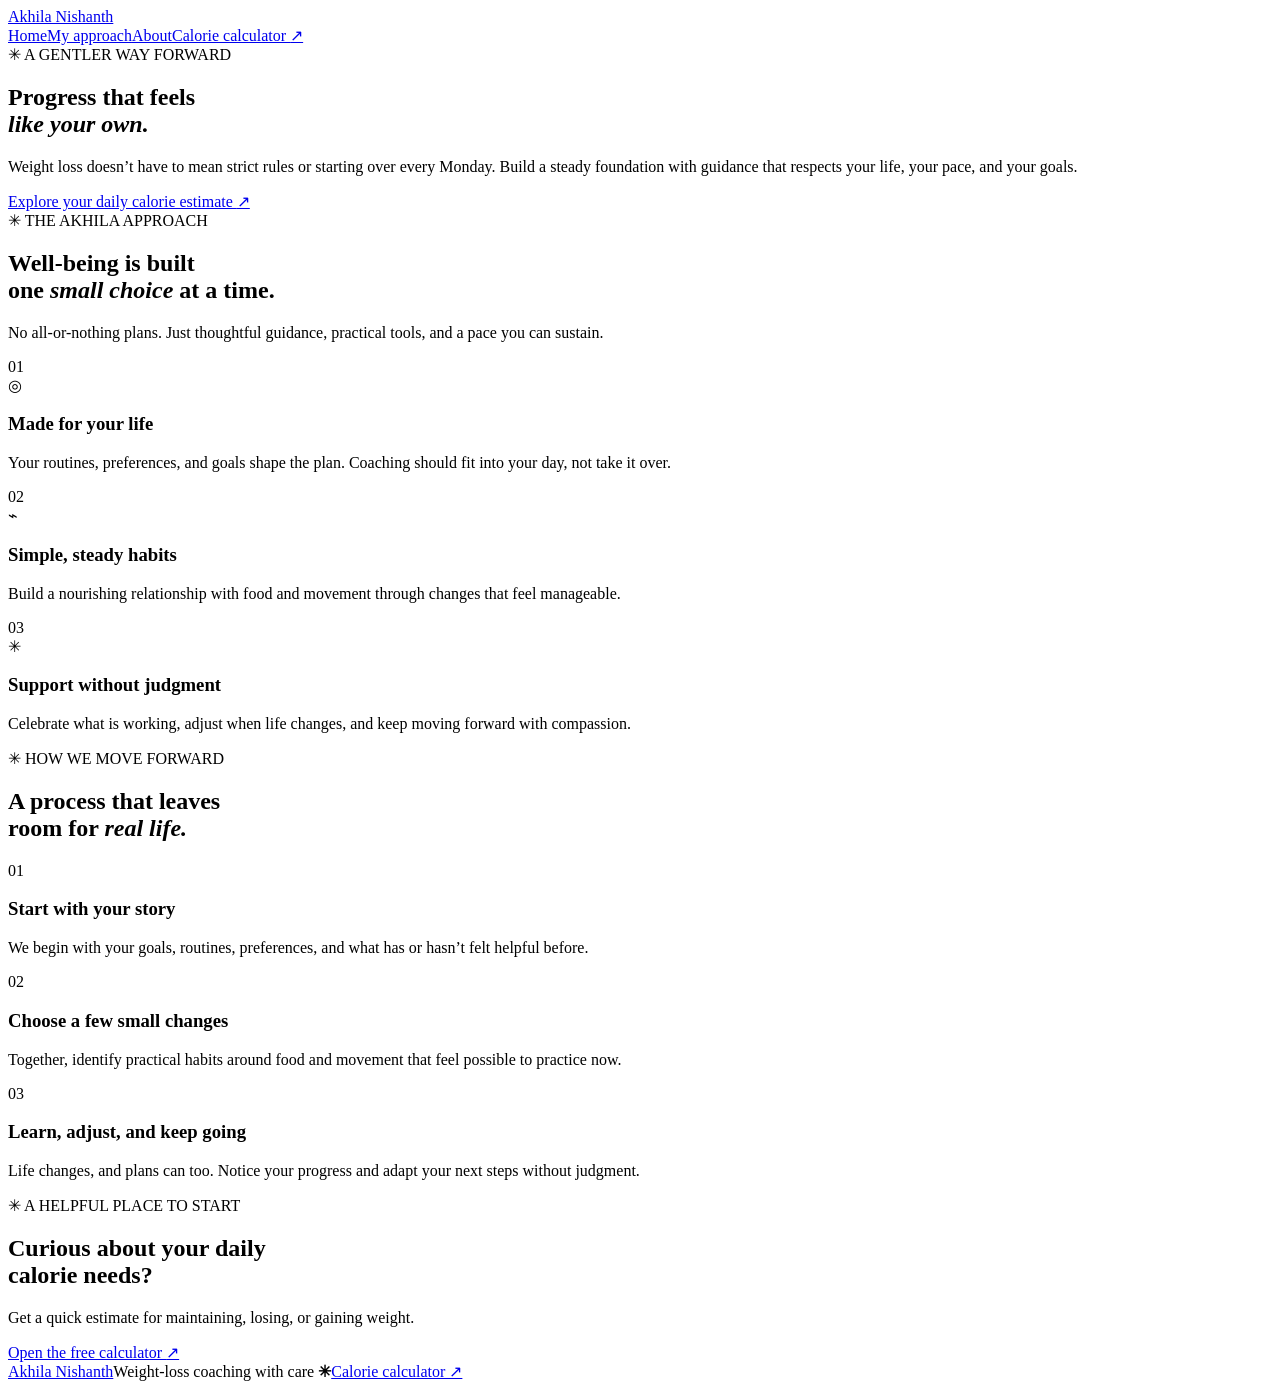
==== approach.html @ d7e2cf35 "My appraoch page created" ====
<!doctype html>
<html lang="en">
<head>
  <meta charset="utf-8">
  <meta name="viewport" content="width=device-width, initial-scale=1">
  <meta name="theme-color" content="#f6f8f5">
  <meta name="description" content="Explore Akhila Nishanth's practical, compassionate approach to sustainable weight-loss coaching.">
  <title>My Approach | Akhila Nishanth</title>
  <link rel="preconnect" href="https://fonts.googleapis.com">
  <link rel="preconnect" href="https://fonts.gstatic.com" crossorigin>
  <link href="https://fonts.googleapis.com/css2?family=DM+Sans:wght@400;500;600;700&family=Manrope:wght@400;500;600;700;800&display=swap" rel="stylesheet">
  <link rel="stylesheet" href="styles.css">
</head>
<body class="home-page">
  <header class="home-header">
    <a class="brand" href="index.html" aria-label="Akhila Nishanth home"><span class="brand-mark" aria-hidden="true"><i></i><i></i><i></i></span><span>Akhila Nishanth</span></a>
    <nav class="site-nav" aria-label="Main navigation"><a href="index.html">Home</a><a href="approach.html" aria-current="page">My approach</a><a href="about.html">About</a><a class="nav-cta" href="calculator.html">Calorie calculator <span aria-hidden="true">↗</span></a></nav>
  </header>
  <main>
    <section class="approach-page-hero">
      <div class="eyebrow"><span class="sparkle">✳</span> A GENTLER WAY FORWARD</div>
      <h1>Progress that feels<br><em>like your own.</em></h1>
      <p>Weight loss doesn’t have to mean strict rules or starting over every Monday. Build a steady foundation with guidance that respects your life, your pace, and your goals.</p>
      <a class="primary-link" href="calculator.html">Explore your daily calorie estimate <span aria-hidden="true">↗</span></a>
      <div class="approach-hero-orbit orbit-left"></div><div class="approach-hero-orbit orbit-right"></div>
    </section>
    <section class="approach-values">
      <div class="section-intro"><div class="eyebrow"><span class="sparkle">✳</span> THE AKHILA APPROACH</div><h2>Well-being is built<br>one <em>small choice</em> at a time.</h2><p>No all-or-nothing plans. Just thoughtful guidance, practical tools, and a pace you can sustain.</p></div>
      <div class="approach-grid">
        <article class="approach-card"><span class="approach-number">01</span><div class="approach-icon icon-sage">◎</div><h3>Made for your life</h3><p>Your routines, preferences, and goals shape the plan. Coaching should fit into your day, not take it over.</p></article>
        <article class="approach-card"><span class="approach-number">02</span><div class="approach-icon icon-peach">⌁</div><h3>Simple, steady habits</h3><p>Build a nourishing relationship with food and movement through changes that feel manageable.</p></article>
        <article class="approach-card"><span class="approach-number">03</span><div class="approach-icon icon-yellow">✳</div><h3>Support without judgment</h3><p>Celebrate what is working, adjust when life changes, and keep moving forward with compassion.</p></article>
      </div>
    </section>
    <section class="approach-steps">
      <div class="section-intro"><div class="eyebrow"><span class="sparkle">✳</span> HOW WE MOVE FORWARD</div><h2>A process that leaves<br>room for <em>real life.</em></h2></div>
      <div class="steps-list">
        <article class="step-card"><span>01</span><div><h3>Start with your story</h3><p>We begin with your goals, routines, preferences, and what has or hasn’t felt helpful before.</p></div></article>
        <article class="step-card"><span>02</span><div><h3>Choose a few small changes</h3><p>Together, identify practical habits around food and movement that feel possible to practice now.</p></div></article>
        <article class="step-card"><span>03</span><div><h3>Learn, adjust, and keep going</h3><p>Life changes, and plans can too. Notice your progress and adapt your next steps without judgment.</p></div></article>
      </div>
    </section>
    <section class="calculator-promo"><div><span class="eyebrow"><span class="sparkle">✳</span> A HELPFUL PLACE TO START</span><h2>Curious about your daily<br>calorie needs?</h2><p>Get a quick estimate for maintaining, losing, or gaining weight.</p></div><a class="light-link" href="calculator.html">Open the free calculator <span aria-hidden="true">↗</span></a><div class="promo-orbit"></div></section>
  </main>
  <footer class="home-footer"><a class="brand" href="index.html"><span class="brand-mark" aria-hidden="true"><i></i><i></i><i></i></span><span>Akhila Nishanth</span></a><span>Weight-loss coaching with care <b>✳</b></span><a href="calculator.html">Calorie calculator ↗</a></footer>
</body>
</html>
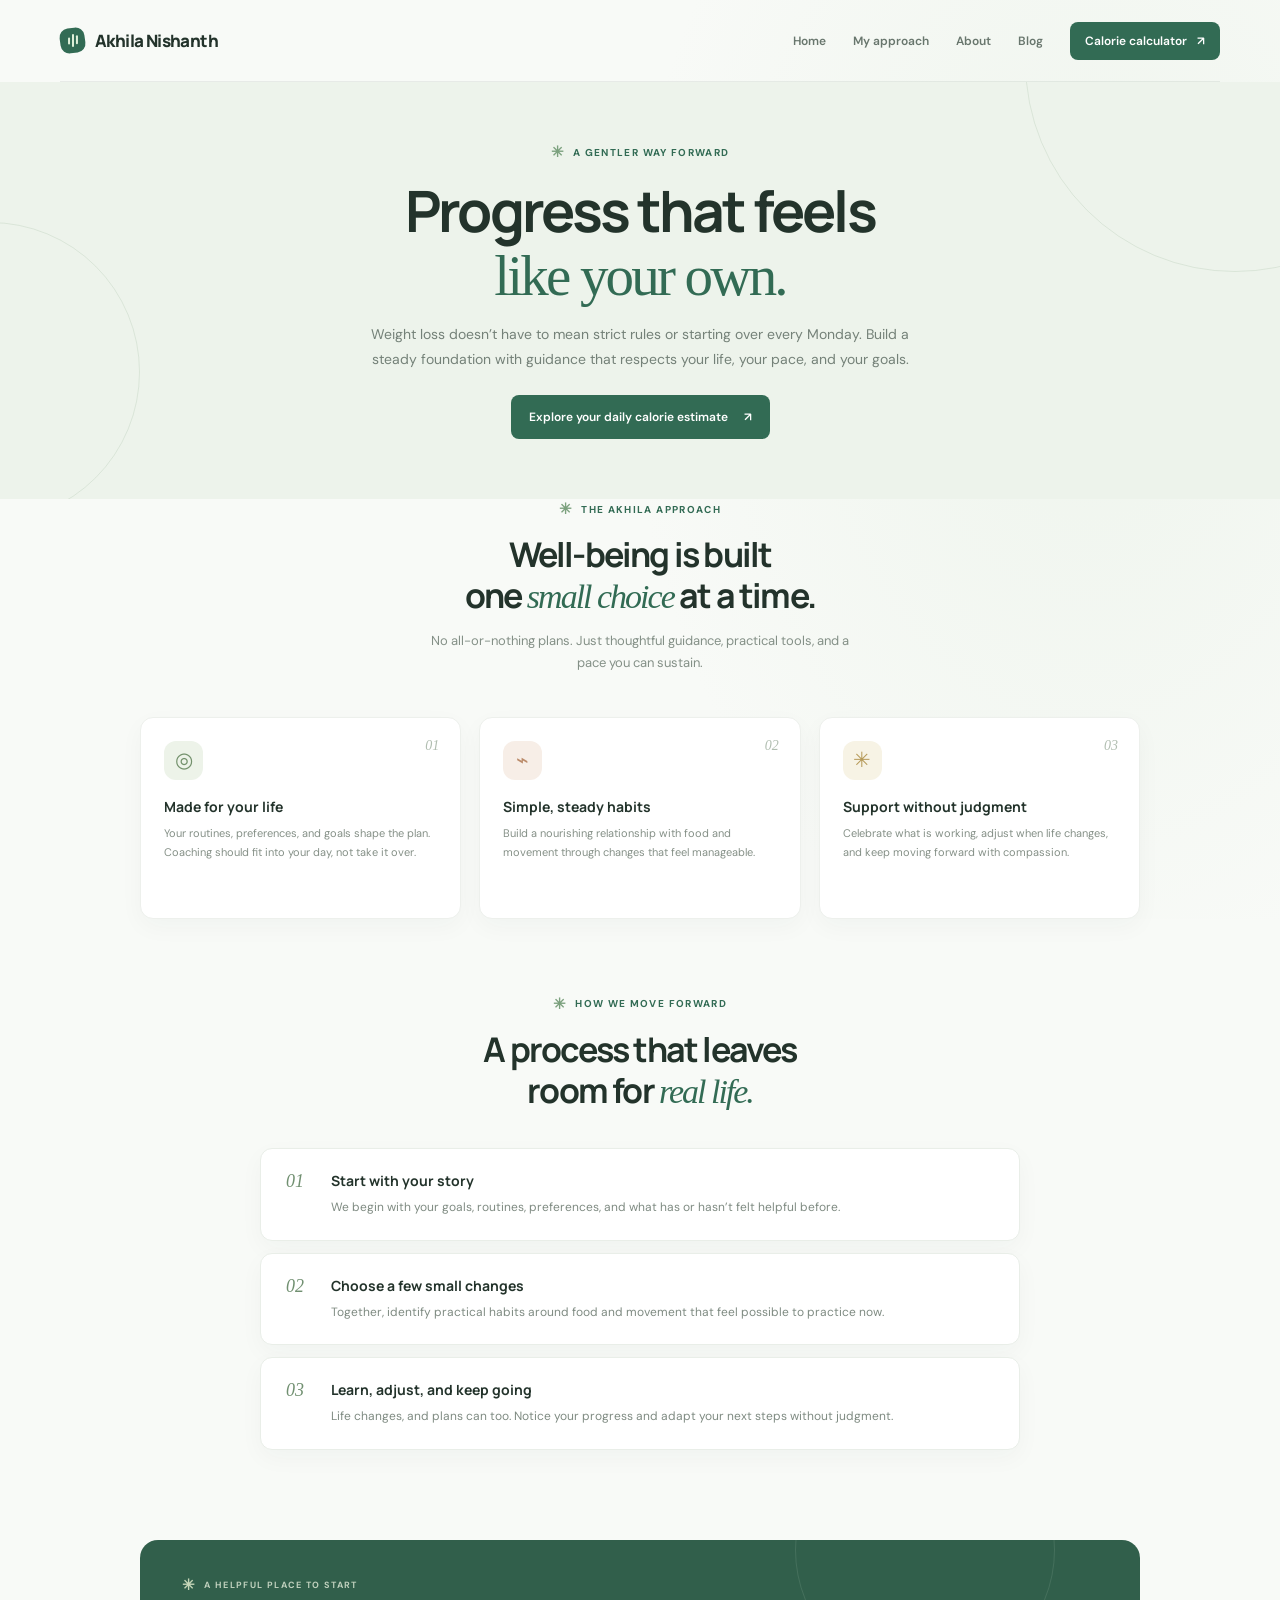
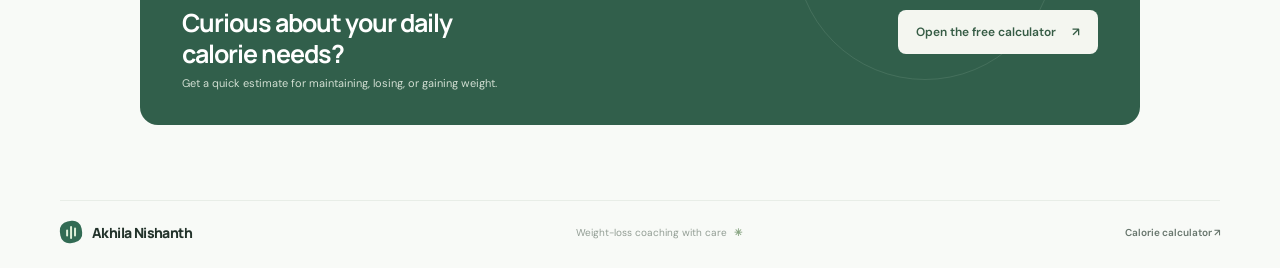
==== commit 7edd6b18: "Blogs added" ====
--- a/approach.html
+++ b/approach.html
@@ -14,7 +14,7 @@
 <body class="home-page">
   <header class="home-header">
     <a class="brand" href="index.html" aria-label="Akhila Nishanth home"><span class="brand-mark" aria-hidden="true"><i></i><i></i><i></i></span><span>Akhila Nishanth</span></a>
-    <nav class="site-nav" aria-label="Main navigation"><a href="index.html">Home</a><a href="approach.html" aria-current="page">My approach</a><a href="about.html">About</a><a class="nav-cta" href="calculator.html">Calorie calculator <span aria-hidden="true">↗</span></a></nav>
+    <nav class="site-nav" aria-label="Main navigation"><a href="index.html">Home</a><a href="approach.html" aria-current="page">My approach</a><a href="about.html">About</a><a href="blog.html">Blog</a><a class="nav-cta" href="calculator.html">Calorie calculator <span aria-hidden="true">↗</span></a></nav>
   </header>
   <main>
     <section class="approach-page-hero">
--- a/styles.css
+++ b/styles.css
@@ -0,0 +1,21 @@
+:root{--ink:#23332b;--muted:#78847c;--green:#326b54;--green-dark:#24523f;--paper:#f7f9f6;--line:#e6ece5;--serif:Georgia,'Times New Roman',serif}
+*{box-sizing:border-box}
+html{scroll-behavior:smooth}
+body{margin:0;background:var(--paper);color:var(--ink);font-family:'DM Sans',Arial,sans-serif;min-height:100vh;background-image:radial-gradient(ellipse at 9% 27%,rgba(213,231,216,.26),transparent 35%),radial-gradient(ellipse at 93% 68%,rgba(227,235,219,.28),transparent 33%)}
+h1,h2,h3,p{margin-top:0}a{color:inherit}.brand{display:flex;align-items:center;gap:10px;text-decoration:none;color:var(--ink);font-family:Manrope,sans-serif;font-weight:800;font-size:17px;letter-spacing:-.6px}.brand-mark{width:25px;height:25px;border-radius:9px;background:var(--green);display:flex;align-items:center;justify-content:center;gap:2px;transform:rotate(-8deg);flex:none}.brand-mark i{display:block;width:2px;background:#dff0d9;border-radius:2px;transform:rotate(8deg)}.brand-mark i:nth-child(1){height:7px}.brand-mark i:nth-child(2){height:13px}.brand-mark i:nth-child(3){height:9px}
+.site-nav{display:flex;align-items:center;gap:27px}.site-nav a,.home-footer>a:last-child{color:#68766d;text-decoration:none;font-size:12px;font-weight:600;transition:color .2s}.site-nav a:hover,.home-footer>a:last-child:hover{color:var(--green)}.site-nav .nav-cta{padding:11px 15px;border-radius:8px;background:var(--green);color:white}.site-nav .nav-cta:hover{background:var(--green-dark);color:white}.nav-cta span{padding-left:7px}
+.home-page{background-color:#f8faf7;background-image:radial-gradient(ellipse at 85% 18%,rgba(218,233,215,.32),transparent 30%)}.home-header{height:82px;width:min(1160px,calc(100% - 80px));margin:auto;display:flex;align-items:center;justify-content:space-between;border-bottom:1px solid rgba(34,60,47,.08)}
+.hero-section{width:min(1160px,calc(100% - 80px));min-height:560px;margin:0 auto;display:grid;grid-template-columns:1fr 1fr;align-items:center;position:relative;padding:50px 0 66px;gap:40px}.hero-copy{padding:0 0 20px 20px;position:relative;z-index:2}.eyebrow,.step-label{font-size:10px;font-weight:700;letter-spacing:1.35px;color:#89948b}.eyebrow{color:var(--green);display:flex;align-items:center;gap:8px}.sparkle{font-size:15px;color:#7ca17e}.hero-copy .eyebrow{justify-content:flex-start}.hero-copy h1{font:600 clamp(39px,5vw,59px)/1.12 Manrope,sans-serif;letter-spacing:-3.2px;margin:22px 0 18px}.hero-copy h1 em,.section-intro h2 em,.about-copy h2 em,.calculator-promo h2 em,.about-page-intro h1 em{font-family:var(--serif);font-weight:400;color:var(--green);letter-spacing:-2px}.hero-description{max-width:455px;color:#78847c;font-size:15px;line-height:1.8;margin-bottom:25px}.hero-actions{display:flex;align-items:center;gap:22px;flex-wrap:wrap}.primary-link,.light-link{display:inline-flex;align-items:center;gap:16px;text-decoration:none;border-radius:8px;padding:14px 18px;background:var(--green);color:#fff;font-size:12px;font-weight:600;transition:background .2s,transform .2s}.primary-link:hover{background:var(--green-dark);transform:translateY(-1px)}.text-link{font-size:11px;font-weight:600;color:var(--green);text-decoration:none}.text-link span{padding-left:5px}.hero-trust{display:flex;align-items:center;gap:12px;margin-top:37px}.avatar-stack{display:flex;padding-left:2px}.avatar-stack span{width:29px;height:29px;margin-left:-3px;border:2px solid #f8faf7;border-radius:50%;display:grid;place-items:center;background:#e2ede0;color:#4d755b;font-size:11px;font-weight:700}.avatar-stack span:nth-child(2){background:#f3e6d6;color:#a17c5c}.avatar-stack span:nth-child(3){background:#e9ecd8;color:#70805b}.hero-trust p{font-size:10px;line-height:1.55;color:#929d94;margin:0}.hero-trust strong{font-size:11px;color:#526057;font-weight:600}.hero-art{height:430px;position:relative;border-radius:180px 180px 18px 18px;background:#e8f0e4;overflow:hidden;isolation:isolate}.hero-photo{display:block;width:100%;height:100%;object-fit:cover;object-position:center 28%}.hero-bottom-note{position:absolute;bottom:22px;left:20px;display:flex;align-items:center;gap:10px;color:#9aa49c;font-size:8px;font-weight:700;letter-spacing:1.2px}.hero-bottom-note>span:first-child{color:var(--green);font:italic 15px var(--serif)}.note-line{width:45px;height:1px;background:#cbd7ca}
+.approach-section{background:#fff;padding:83px 40px 88px}.section-intro{text-align:center;max-width:510px;margin:0 auto 43px}.section-intro .eyebrow{justify-content:center}.section-intro h2,.about-copy h2{font:700 34px/1.2 Manrope,sans-serif;letter-spacing:-1.8px;margin:15px 0 12px}.section-intro>p{font-size:13px;line-height:1.7;color:#849087;margin:0 auto;max-width:435px}.approach-grid{width:min(1000px,100%);margin:auto;display:grid;grid-template-columns:repeat(3,1fr);gap:18px}.approach-card{position:relative;border:1px solid #edf0ec;border-radius:13px;padding:23px 23px 25px;min-height:202px;background:#fff;box-shadow:0 8px 24px rgba(38,61,45,.035)}.approach-number{position:absolute;right:21px;top:20px;font:italic 14px var(--serif);color:#b1beb1}.approach-icon{height:39px;width:39px;display:grid;place-items:center;border-radius:12px;font-size:21px;margin-bottom:17px}.icon-sage{background:#edf3e9;color:#73916c}.icon-peach{background:#f7eee7;color:#bb8b6a}.icon-yellow{background:#f7f3e5;color:#b69a59}.approach-card h3{font:700 14px Manrope,sans-serif;margin-bottom:8px}.approach-card p{font-size:11px;line-height:1.75;color:#859087;margin:0;max-width:270px}
+.about-section{width:min(1000px,calc(100% - 80px));margin:0 auto;padding:88px 0 92px;display:grid;grid-template-columns:.9fr 1.1fr;align-items:center;gap:90px}.about-visual{height:340px;position:relative}.about-frame{position:absolute;inset:0 35px 0 0;border-radius:45% 45% 14px 14px;background:#e8efe3;overflow:hidden}.portrait-sun{position:absolute;top:36px;left:50%;width:150px;height:150px;transform:translateX(-50%);border-radius:50%;background:#f2dfb8}.portrait-person{position:absolute;left:50%;bottom:-8px;transform:translateX(-50%);height:242px;width:180px}.portrait-head{position:absolute;top:12px;left:65px;width:55px;height:65px;background:#b77759;border-radius:48%}.portrait-hair{position:absolute;top:3px;left:56px;width:75px;height:98px;background:#403a35;border-radius:48% 50% 35% 42%;clip-path:polygon(4% 0,98% 0,95% 73%,82% 58%,82% 100%,61% 78%,44% 100%,25% 76%,8% 98%,10% 48%,0 58%)}.portrait-body{position:absolute;top:70px;left:34px;width:117px;height:177px;border-radius:47px 47px 0 0;background:#789178}.portrait-flower{position:absolute;left:30px;top:47px;font-size:26px;color:#8ba87d}.about-sticker{position:absolute;right:0;bottom:24px;background:#f5edda;border-radius:50%;width:105px;height:105px;display:grid;align-content:center;justify-content:center;text-align:center;color:#72816e;font-size:10px;line-height:1.3;letter-spacing:.4px;transform:rotate(8deg)}.about-sticker em{font:italic 21px var(--serif);color:#47684f}.about-copy .eyebrow{justify-content:flex-start}.about-copy h2{font-size:36px;margin:14px 0 18px}.about-copy>p{font-size:12px;line-height:1.85;color:#7d8980;max-width:470px;margin-bottom:13px}.about-copy .about-lead{font:500 16px/1.6 Manrope,sans-serif;color:#42564a;max-width:430px;margin-bottom:15px}.about-copy .primary-link{margin-top:9px}
+.calculator-promo{width:min(1000px,calc(100% - 80px));margin:0 auto 75px;border-radius:18px;position:relative;overflow:hidden;background:#315f4b;padding:35px 42px;display:flex;align-items:center;justify-content:space-between;gap:20px;color:white}.calculator-promo .eyebrow{justify-content:flex-start;color:#bfd0bd;font-size:9px}.calculator-promo .sparkle{color:#c4d5b7}.calculator-promo h2{font:700 25px/1.25 Manrope,sans-serif;letter-spacing:-1px;margin:12px 0 7px;position:relative;z-index:1}.calculator-promo h2 em{color:#d1e0c7}.calculator-promo p{font-size:11px;color:#d1ded2;margin:0}.light-link{background:#f4f6f0;color:#365c45;white-space:nowrap;position:relative;z-index:1}.light-link:hover{background:#fff;transform:translateY(-1px)}.promo-orbit{position:absolute;width:260px;height:260px;border:1px solid rgba(228,239,221,.11);border-radius:50%;right:85px;top:-120px}.home-footer{width:min(1160px,calc(100% - 80px));margin:auto;border-top:1px solid #e8ede7;padding:20px 0 25px;display:flex;justify-content:space-between;align-items:center}.home-footer .brand{font-size:14px}.home-footer .brand-mark{width:22px;height:22px}.home-footer>span{font-size:10px;color:#929d94}.home-footer>span b{color:#89a583;margin-left:4px}.home-footer>a:last-child{font-size:10px}
+.about-page-intro{text-align:center;padding:62px 20px 15px}.about-page-intro .eyebrow{justify-content:center}.about-page-intro h1{font:600 clamp(38px,5vw,52px)/1.14 Manrope,sans-serif;letter-spacing:-2.5px;margin:15px 0 10px}.about-page-intro>p{max-width:510px;margin:0 auto;color:#7d8980;font-size:13px;line-height:1.7}.about-page-story{width:min(1000px,calc(100% - 80px));margin:30px auto 74px;display:grid;grid-template-columns:.8fr 1.2fr;align-items:center;gap:72px}.about-page-photo{height:390px;border-radius:160px 160px 16px 16px;overflow:hidden;background:#e8efe3}.about-page-photo img{width:100%;height:100%;display:block;object-fit:cover;object-position:center 28%}.about-page-copy .eyebrow{justify-content:flex-start}.about-page-copy h2{font:700 36px Manrope,sans-serif;letter-spacing:-1.8px;margin:14px 0 17px}.about-page-copy h2 em{font:400 38px var(--serif);color:var(--green)}.about-page-copy>p{max-width:480px;font-size:12px;line-height:1.85;color:#7d8980;margin-bottom:13px}.about-page-copy .about-lead{font:500 16px/1.6 Manrope,sans-serif;color:#42564a}.about-page-copy .primary-link{margin-top:9px}.about-values{background:#fff;padding:62px 30px 78px}.about-values .section-intro{margin-bottom:32px}.about-values .approach-grid{max-width:1000px}
+.approach-page-hero{min-height:390px;position:relative;overflow:hidden;background:#edf3eb;display:flex;flex-direction:column;align-items:center;justify-content:center;text-align:center;padding:60px 24px}.approach-page-hero>*:not(.approach-hero-orbit){position:relative;z-index:1}.approach-page-hero .eyebrow{justify-content:center}.approach-page-hero h1{font:700 clamp(39px,5.5vw,57px)/1.1 Manrope,sans-serif;letter-spacing:-2.8px;margin:17px 0 14px}.approach-page-hero h1 em{font:400 1em var(--serif);color:var(--green)}.approach-page-hero>p{max-width:575px;font-size:14px;color:#748178;line-height:1.8;margin:0 auto 23px}.approach-hero-orbit{position:absolute;border:1px solid rgba(107,147,111,.15);border-radius:50%}.approach-hero-orbit.orbit-left{width:300px;height:300px;left:-160px;top:140px}.approach-hero-orbit.orbit-right{width:420px;height:420px;right:-165px;top:-230px}.approach-page-hero .primary-link{margin-top:0}.approach-steps{padding:75px 24px 90px;background:#f8faf7}.approach-steps .section-intro{margin-bottom:36px}.steps-list{max-width:760px;margin:auto;display:grid;gap:12px}.step-card{display:flex;align-items:flex-start;gap:19px;background:white;border:1px solid #e9eee8;border-radius:12px;padding:22px 25px;box-shadow:0 8px 24px rgba(38,61,45,.035)}.step-card>span{font:italic 18px var(--serif);color:#719071;min-width:26px}.step-card h3{font:700 14px Manrope,sans-serif;margin:0 0 7px}.step-card p{font-size:12px;line-height:1.7;color:#7f8b82;margin:0}
+/* Blog index and articles */
+.blog-hero{text-align:center;padding:70px 24px 53px}.blog-hero .eyebrow{justify-content:center}.blog-hero h1{font:700 clamp(39px,5vw,55px)/1.13 Manrope,sans-serif;letter-spacing:-2.7px;margin:16px 0 13px}.blog-hero h1 em{font:400 1em var(--serif);color:var(--green)}.blog-hero>p{font-size:14px;color:#7e8b81;line-height:1.7;max-width:490px;margin:0 auto}.blog-list{width:min(1020px,calc(100% - 64px));margin:0 auto 50px;display:grid;grid-template-columns:repeat(3,1fr);gap:20px}.blog-card{overflow:hidden;border:1px solid #e9eee8;border-radius:15px;background:white;box-shadow:0 8px 26px rgba(38,61,45,.04);transition:transform .2s,box-shadow .2s}.blog-card:hover{transform:translateY(-3px);box-shadow:0 14px 34px rgba(38,61,45,.09)}.blog-art{height:190px;display:block;position:relative;overflow:hidden;text-decoration:none}.blog-art-sage{background:#e9f0e5}.blog-art-peach{background:#f5ece4}.blog-art-blue{background:#e6edef}.blog-art-sun{position:absolute;width:126px;height:126px;border-radius:50%;background:#f3e2b9;top:28px;left:calc(50% - 55px)}.blog-art-leaf{position:absolute;left:calc(50% - 8px);top:57px;font-size:60px;color:#7b9a75;transform:rotate(-14deg)}.blog-art-number{position:absolute;right:18px;bottom:14px;font:italic 16px var(--serif);color:rgba(45,75,55,.55)}.plate-art{position:absolute;width:148px;height:148px;border:8px solid rgba(255,255,255,.83);border-radius:50%;background:#eee4ca;left:calc(50% - 74px);top:21px;box-shadow:0 8px 22px rgba(102,74,48,.1)}.plate-art i{position:absolute;display:block;border-radius:50%;background:#81a275}.plate-art i:nth-child(1){width:42px;height:48px;left:23px;top:18px}.plate-art i:nth-child(2){width:52px;height:37px;right:18px;top:25px;background:#d28d6d}.plate-art i:nth-child(3){width:62px;height:38px;left:39px;bottom:17px;background:#d5b86f}.movement-art{position:absolute;left:calc(50% - 34px);top:38px;font:100px/1 Manrope,sans-serif;color:#71918a;transform:rotate(-13deg)}.blog-card-copy{padding:22px 21px 23px}.blog-category{font-size:9px;font-weight:700;letter-spacing:1.1px;color:#749071}.blog-card h2{font:700 17px/1.42 Manrope,sans-serif;letter-spacing:-.45px;margin:10px 0 9px}.blog-card h2 a{text-decoration:none;color:#26372d}.blog-card h2 a:hover{color:var(--green)}.blog-card-copy>p{font-size:11px;line-height:1.7;color:#7f8b82;min-height:57px;margin-bottom:17px}.read-link{display:inline-flex;gap:8px;align-items:center;font-size:11px;font-weight:700;color:var(--green);text-decoration:none}.read-link:hover{text-decoration:underline}.blog-note{width:min(1020px,calc(100% - 64px));margin:0 auto 65px;border-top:1px solid #e6ece5;padding-top:18px;display:flex;align-items:center;gap:10px;color:#869188}.blog-note .sparkle{flex:none}.blog-note p{font-size:10px;margin:0;line-height:1.6}.post-shell{width:min(760px,calc(100% - 40px));margin:35px auto 75px}.back-link{font-size:11px;font-weight:600;color:#66816b;text-decoration:none}.back-link:hover{text-decoration:underline}.post-header{max-width:690px;margin:30px auto 26px}.post-header h1{font:700 clamp(34px,5vw,48px)/1.17 Manrope,sans-serif;letter-spacing:-2px;color:#25372c;margin:13px 0}.post-deck{font:400 16px/1.7 Manrope,sans-serif;color:#69776d;margin:0 0 16px}.post-byline{font-size:10px;color:#929c94}.post-byline span{padding:0 7px;color:#91a18f}.post-art{height:245px;border-radius:14px;position:relative;overflow:hidden;margin-bottom:34px}.post-art .blog-art-sun{width:165px;height:165px;top:37px}.post-art .blog-art-leaf{font-size:78px;top:72px}.post-art .plate-art{transform:scale(1.2);top:49px}.post-art .movement-art{font-size:130px;top:55px}.post-content{max-width:650px;margin:auto;color:#4c5b51}.post-content p{font-size:14px;line-height:1.9;margin:0 0 19px}.post-content h2{font:700 21px/1.35 Manrope,sans-serif;letter-spacing:-.5px;color:#283b30;margin:34px 0 12px}.post-callout{margin:27px 0;padding:18px 21px;border-left:3px solid #83a17f;background:#edf3eb;color:#365642;font:500 14px/1.7 Manrope,sans-serif}.post-content .post-disclaimer{margin-top:28px;padding-top:16px;border-top:1px solid #e7ece6;color:#8b958d;font-size:10px;line-height:1.7}.post-next{margin:30px 0 0;padding:18px 20px;border:1px solid #e5ebe4;border-radius:10px;display:flex;justify-content:space-between;gap:16px;text-decoration:none;font-size:12px;font-weight:600;color:var(--green)}.post-next:hover{background:#f1f5ef}.post-next span{font-size:17px}
+/* Calculator page */
+.page-shell{width:min(1100px,calc(100% - 64px));margin:0 auto}.topbar{height:82px;display:flex;align-items:center;justify-content:space-between;border-bottom:1px solid rgba(34,60,47,.08)}.topbar .brand{font-size:16px}.intro{text-align:center;padding:53px 0 38px}.intro .eyebrow{justify-content:center}.intro h1{font:600 clamp(36px,5vw,52px)/1.14 Manrope,sans-serif;letter-spacing:-2.5px;margin:13px 0 11px}.intro h1 em,.results-card h2 em{font-family:var(--serif);font-weight:400;color:var(--green);letter-spacing:-2px}.intro>p{font-size:14px;color:#7c8780;line-height:1.6;margin:0 auto;max-width:480px}.calculator-layout{display:grid;grid-template-columns:1fr 1fr;gap:20px;align-items:stretch}.form-card,.results-card{border-radius:18px;box-shadow:0 12px 36px rgba(38,61,45,.055)}.form-card{background:#fff;padding:29px 32px 23px}.card-heading{display:flex;align-items:center;justify-content:space-between;margin-bottom:24px}.card-heading h2{font:700 22px Manrope,sans-serif;letter-spacing:-.7px;margin:6px 0 0}.edit-icon{color:#9ab09d;font-size:19px}.field-grid{display:grid;grid-template-columns:1fr 1fr;gap:18px 15px}.field{display:flex;flex-direction:column;gap:8px}.field-label{font-size:12px;font-weight:600;color:#526057}.input-wrap,.select-wrap{height:46px;border:1px solid #e6ebe6;border-radius:9px;display:flex;align-items:center;position:relative;background:#fff;transition:border-color .2s,box-shadow .2s}.input-wrap:focus-within,.select-wrap:focus-within{border-color:#8caf92;box-shadow:0 0 0 3px rgba(107,150,116,.11)}input,select{font:500 13px 'DM Sans',sans-serif;color:var(--ink);border:0;outline:0;background:transparent;width:100%;height:100%;padding:0 13px;min-width:0}input::placeholder{color:#acb5ae}.unit{font-size:11px;color:#929d95;padding:0 12px 0 5px;white-space:nowrap}.select-wrap select{appearance:none;padding-right:34px;color:#56645a}.chevron{position:absolute;right:13px;color:#89968c;font-size:17px;pointer-events:none;top:10px}.activity-field{border:0;padding:0;margin:19px 0 0}.activity-field legend{margin:0 0 8px}.activity-select{width:100%;height:47px}.activity-select select{font-size:12px}.form-error{min-height:17px;margin:8px 0 3px;color:#b34a42;font-size:11px}.calculate-button{height:49px;width:100%;border:0;border-radius:9px;background:var(--green);color:#fff;display:flex;align-items:center;justify-content:center;gap:10px;font:600 13px 'DM Sans',sans-serif;cursor:pointer;transition:background .2s,transform .2s}.calculate-button:hover{background:var(--green-dark);transform:translateY(-1px)}.button-arrow{font-size:17px;font-weight:400}.privacy-note{display:flex;align-items:center;justify-content:center;gap:6px;color:#9aa49c;font-size:10px;padding-top:13px}.privacy-note span{font-size:15px}.results-card{background:#edf3eb;padding:29px 29px 22px;position:relative;overflow:hidden;isolation:isolate}.results-card>*:not(.decorative-orbit){position:relative;z-index:1}.results-topline{display:flex;justify-content:space-between;align-items:center}.result-badge{border:1px solid #d4e2d2;border-radius:20px;padding:5px 9px;color:#5e8060;font-size:8px;font-weight:700;letter-spacing:.8px;display:flex;align-items:center;gap:6px}.status-dot{width:6px;height:6px;display:inline-block;background:#78a67d;border-radius:50%}.result-badge .status-dot{width:5px;height:5px}.results-card h2{font:700 23px Manrope,sans-serif;letter-spacing:-1px;margin:19px 0 5px}.results-copy{color:#7e8980;font-size:12px;margin-bottom:21px}.result-list{display:grid;gap:10px}.result-row{display:flex;align-items:center;background:rgba(255,255,255,.83);border:1px solid rgba(223,231,221,.78);border-radius:11px;padding:12px 13px;min-height:68px;gap:11px}.result-icon{width:34px;height:34px;display:grid;place-items:center;border-radius:10px;font-size:18px;font-weight:600;flex:none}.maintenance .result-icon{background:#edf1ef;color:#66786d}.lose .result-icon{background:#edf5eb;color:#68966c}.gain .result-icon{background:#f7f1e5;color:#ba9860}.result-name{min-width:0}.result-name h3{font:600 12px Manrope,sans-serif;margin:0 0 3px}.result-name p{font-size:10px;color:#9aa39c;margin:0}.result-number{margin-left:auto;text-align:right;white-space:nowrap}.result-number strong{font:700 18px Manrope,sans-serif;letter-spacing:-.7px}.result-number span{font-size:9px;color:#89958b;display:block;margin-top:1px}.result-footnote{border-top:1px solid #dce5d9;margin-top:19px;padding-top:13px;display:flex;gap:8px;color:#89948b}.info-icon{border:1px solid #a4b3a3;width:14px;height:14px;border-radius:50%;display:grid;place-items:center;font:600 9px Georgia,serif;flex:none;margin-top:1px}.result-footnote p{font-size:9px;line-height:1.5;margin:0;max-width:350px}.decorative-orbit{position:absolute;border:1px solid rgba(164,190,159,.16);border-radius:50%;z-index:0}.orbit-one{width:220px;height:220px;right:-100px;top:-114px}.orbit-two{width:290px;height:290px;right:-135px;top:-149px}.page-footer{display:flex;justify-content:space-between;padding:22px 3px 24px;color:#9ba59d;font-size:10px}.page-footer span:last-child{font-size:8px;letter-spacing:1.1px;font-weight:700}.page-footer b{color:#83a27d;font-size:12px;margin-left:5px}
+@media(max-width:760px){.home-header,.home-footer{width:calc(100% - 36px)}.site-nav{gap:12px}.site-nav a{font-size:10px}.site-nav .nav-cta{padding:10px}.home-header{height:70px}.hero-section{width:calc(100% - 40px);grid-template-columns:1fr;gap:20px;padding:50px 0 52px}.hero-copy{padding:0 3px}.hero-copy h1{font-size:clamp(39px,9vw,52px)}.hero-art{height:340px;width:min(470px,100%);margin:auto}.hero-bottom-note{left:3px;bottom:17px}.approach-section{padding:65px 20px}.approach-grid{grid-template-columns:1fr;max-width:480px;gap:12px}.approach-card{min-height:auto;padding:20px}.about-section{width:calc(100% - 44px);padding:65px 0;grid-template-columns:1fr;gap:36px}.about-visual{width:min(390px,100%);margin:auto;height:310px}.about-copy{max-width:520px;margin:auto}.calculator-promo{width:calc(100% - 36px);margin-bottom:50px;padding:28px;align-items:flex-start;flex-direction:column}.home-footer{flex-wrap:wrap;gap:12px}.home-footer>span{display:none}.page-shell{width:min(540px,calc(100% - 32px))}.topbar{height:68px}.intro{padding:39px 0 29px}.calculator-layout{grid-template-columns:1fr;gap:15px}.form-card{padding:25px 23px 19px}.results-card{padding:24px 23px 20px}.page-footer{padding-top:18px}.about-page-intro{padding:46px 18px 5px}.about-page-story{width:calc(100% - 44px);grid-template-columns:1fr;gap:30px;margin:30px auto 55px}.about-page-photo{width:min(390px,100%);height:340px;margin:auto}.about-page-copy{max-width:520px;margin:auto}.about-values{padding:50px 20px 60px}}
+@media(max-width:760px){.approach-page-hero{min-height:350px}.approach-steps{padding:55px 18px 65px}.step-card{padding:19px;gap:14px}}
+@media(max-width:760px){.blog-list{grid-template-columns:1fr;max-width:500px;width:calc(100% - 36px)}.blog-art{height:220px}.blog-card-copy>p{min-height:0}.blog-hero{padding:52px 18px 34px}.blog-note{width:calc(100% - 36px)}.post-shell{margin-top:25px}.post-art{height:215px}.post-content p{font-size:13px}}
+@media(max-width:420px){.home-header,.home-footer{width:calc(100% - 24px)}.brand{font-size:13px;gap:7px}.brand-mark{width:22px;height:22px}.site-nav{gap:8px}.site-nav a{font-size:9px}.site-nav .nav-cta{padding:9px 8px}.hero-section{width:calc(100% - 30px)}.hero-art{height:290px}.about-section,.about-page-story{width:calc(100% - 36px)}.calculator-promo{width:calc(100% - 24px);padding:23px}.home-footer>a:last-child{font-size:9px}.form-card,.results-card{padding-left:17px;padding-right:17px}.field-grid{gap:15px 10px}.result-row{padding:10px;gap:8px}.result-number strong{font-size:16px}.result-name p{font-size:9px}}
